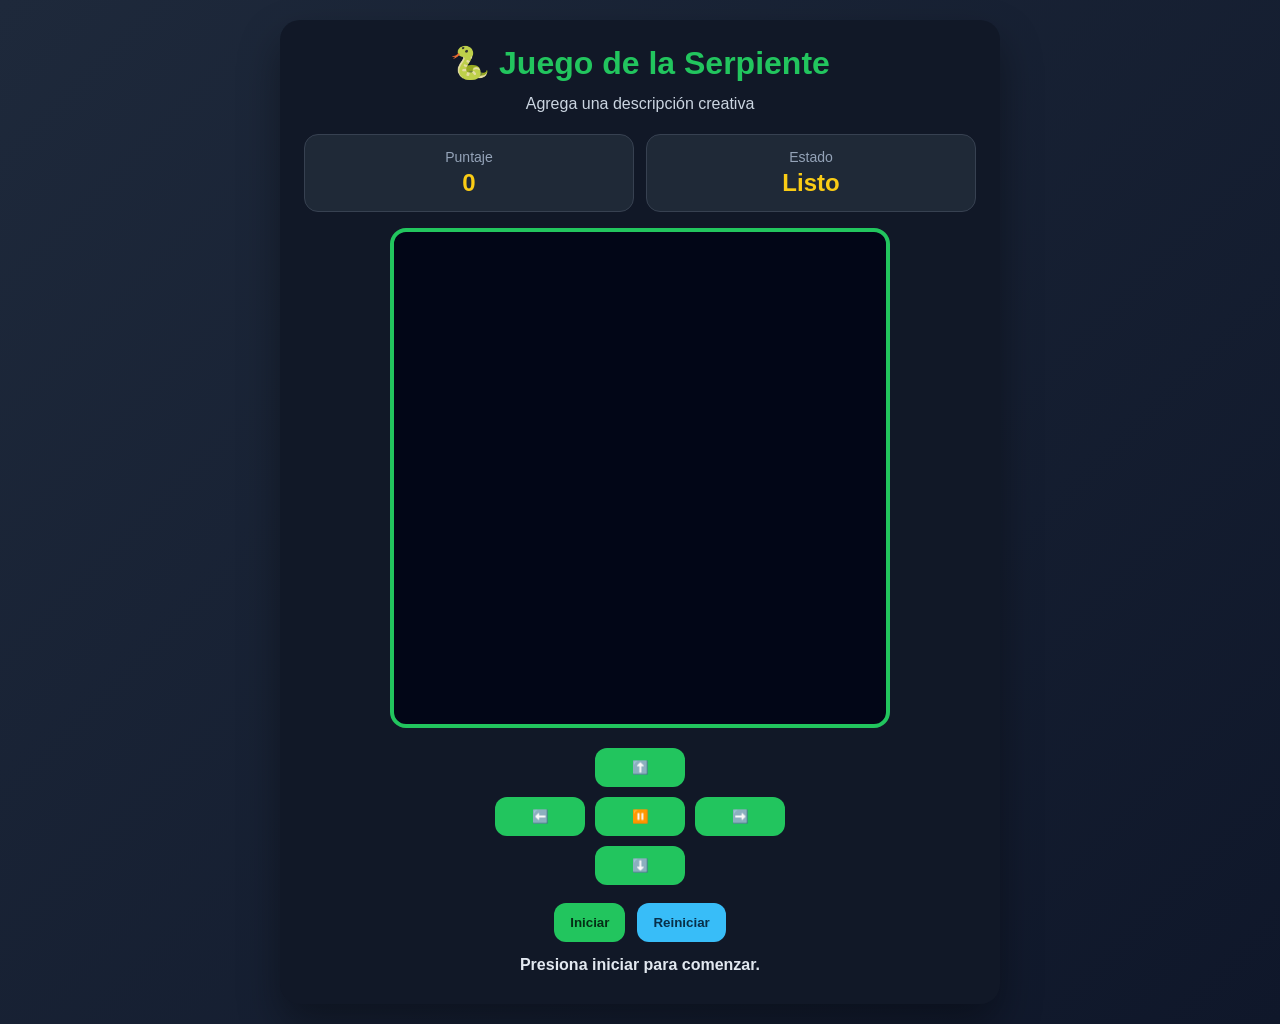
==== serpiente.html @ d4d3ca00 "Archivo Base Taller Juego Serpiente" ====
<!DOCTYPE html>
<html lang="es">
<head>
  <meta charset="UTF-8" />
  <meta name="viewport" content="width=device-width, initial-scale=1.0" />
  <title>Juego de la Serpiente - Taller</title>
   <link rel="stylesheet" href="serpiente.css">
</head>
<body>
  <main class="contenedor-juego">
    <h1>🐍 Juego de la Serpiente</h1>
    <p class="descripcion">
      Agrega una descripción creativa
    </p>

    <section class="panel-info">
      <div class="tarjeta-info">
        <span>Puntaje</span>
        <strong id="puntaje">0</strong>
      </div>
      <div class="tarjeta-info">
        <span>Estado</span>
        <strong id="estado">Listo</strong>
      </div>
    </section>

    <canvas id="canvasJuego" width="500" height="500"></canvas>

    <section class="controles">
      <button class="vacio">-</button>
      <button onclick="cambiarDireccion('arriba')">⬆️</button>
      <button class="vacio">-</button>

      <button onclick="cambiarDireccion('izquierda')">⬅️</button>
      <button onclick="pausarJuego()">⏸️</button>
      <button onclick="cambiarDireccion('derecha')">➡️</button>

      <button class="vacio">-</button>
      <button onclick="cambiarDireccion('abajo')">⬇️</button>
      <button class="vacio">-</button>
    </section>

    <section class="acciones">
      <button onclick="iniciarJuego()">Iniciar</button>
      <button class="secundario" onclick="reiniciarJuego()">Reiniciar</button>
    </section>

    <p id="mensaje" class="mensaje">Presiona iniciar para comenzar.</p>
  </main>

  <script src="serpiente.js"></script>
</body>
</html>
---- serpiente.css ----
* {
    box-sizing: border-box;
    margin: 0;
    padding: 0;
    font-family: Arial, Helvetica, sans-serif;
}

body {
    min-height: 100vh;
    background: linear-gradient(135deg, #1e293b, #0f172a);
    color: white;
    display: flex;
    justify-content: center;
    align-items: center;
    padding: 20px;
}

.contenedor-juego {
    width: 100%;
    max-width: 720px;
    background: #111827;
    border-radius: 20px;
    padding: 24px;
    box-shadow: 0 20px 40px rgba(0, 0, 0, 0.35);
    text-align: center;
}

h1 {
    margin-bottom: 10px;
    font-size: 32px;
    color: #22c55e;
}

.descripcion {
    margin-bottom: 18px;
    color: #cbd5e1;
    line-height: 1.5;
}

.panel-info {
    display: flex;
    justify-content: space-between;
    gap: 12px;
    margin-bottom: 16px;
    flex-wrap: wrap;
}

.tarjeta-info {
    flex: 1;
    min-width: 150px;
    background: #1f2937;
    padding: 14px;
    border-radius: 14px;
    border: 1px solid #374151;
}

.tarjeta-info span {
    display: block;
    font-size: 14px;
    color: #94a3b8;
    margin-bottom: 4px;
}

.tarjeta-info strong {
    font-size: 24px;
    color: #facc15;
}

canvas {
    width: 100%;
    max-width: 500px;
    background: #020617;
    border: 4px solid #22c55e;
    border-radius: 16px;
    display: block;
    margin: 0 auto 20px auto;
}

.controles {
    display: grid;
    grid-template-columns: repeat(3, 90px);
    gap: 10px;
    justify-content: center;
    align-items: center;
    margin-bottom: 18px;
}

.controles button,
.acciones button {
    border: none;
    border-radius: 12px;
    padding: 12px 16px;
    background: #22c55e;
    color: #052e16;
    font-weight: bold;
    cursor: pointer;
    transition: 0.2s;
}

.controles button:hover,
.acciones button:hover {
    transform: scale(1.05);
    background: #86efac;
}

.vacio {
    visibility: hidden;
}

.acciones {
    display: flex;
    justify-content: center;
    gap: 12px;
    flex-wrap: wrap;
}

.acciones .secundario {
    background: #38bdf8;
    color: #082f49;
}

.mensaje {
    margin-top: 14px;
    color: #e2e8f0;
    min-height: 24px;
    font-weight: bold;
}

@media (max-width: 520px) {
    h1 {
        font-size: 24px;
    }

    .controles {
        grid-template-columns: repeat(3, 75px);
    }

    .controles button,
    .acciones button {
        padding: 10px;
    }
}
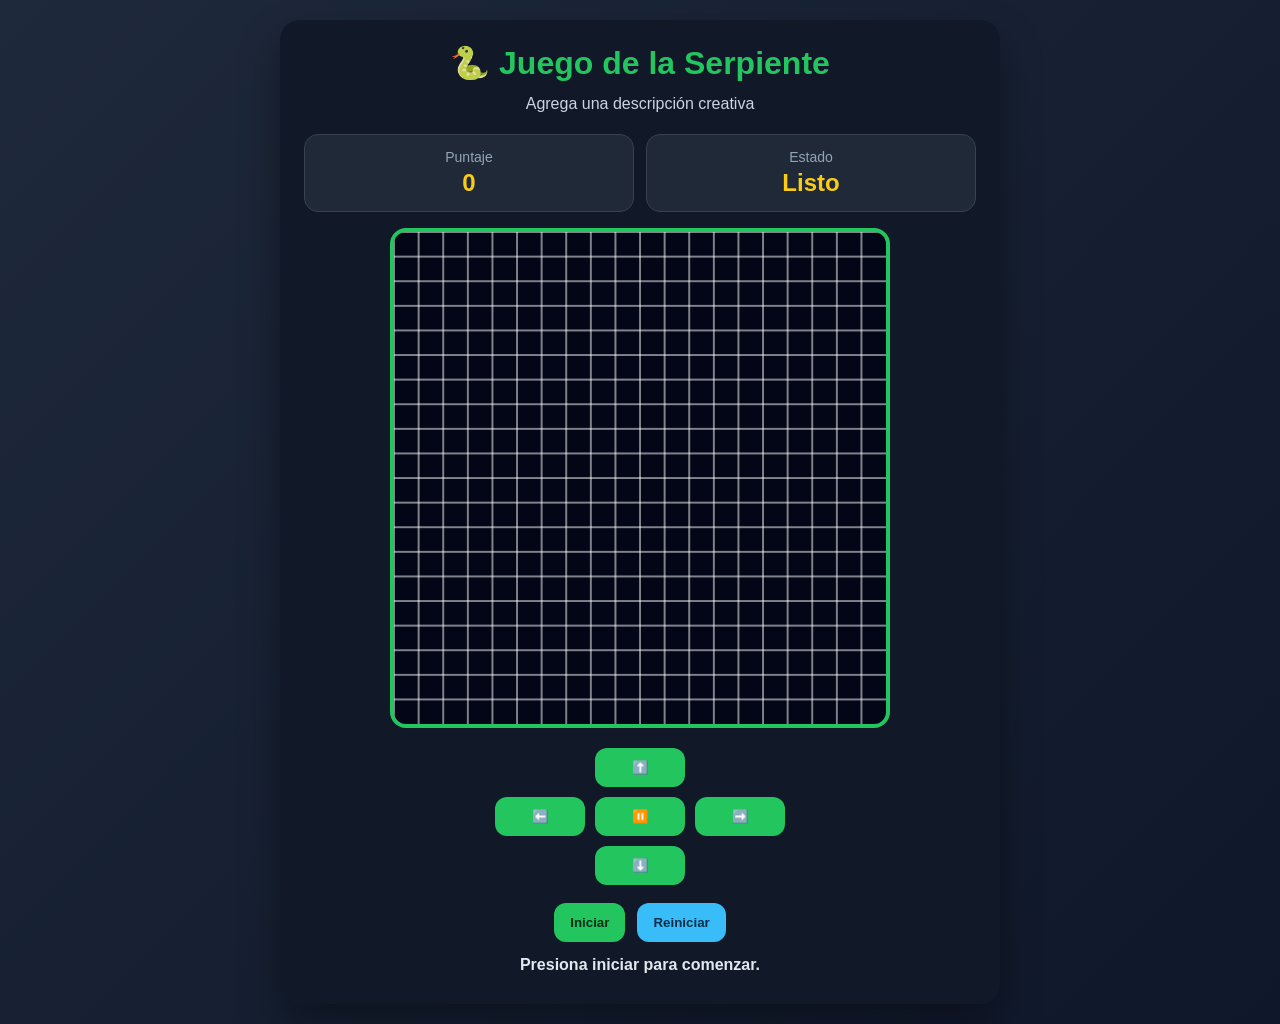
==== commit 9a633e6f: "Juego serpierte V1.0" ====
--- a/serpiente.html
+++ b/serpiente.html
@@ -4,7 +4,7 @@
   <meta charset="UTF-8" />
   <meta name="viewport" content="width=device-width, initial-scale=1.0" />
   <title>Juego de la Serpiente - Taller</title>
-   <link rel="stylesheet" href="serpiente.css">
+  <link rel="stylesheet" href="serpiente.css">
 </head>
 <body>
   <main class="contenedor-juego">
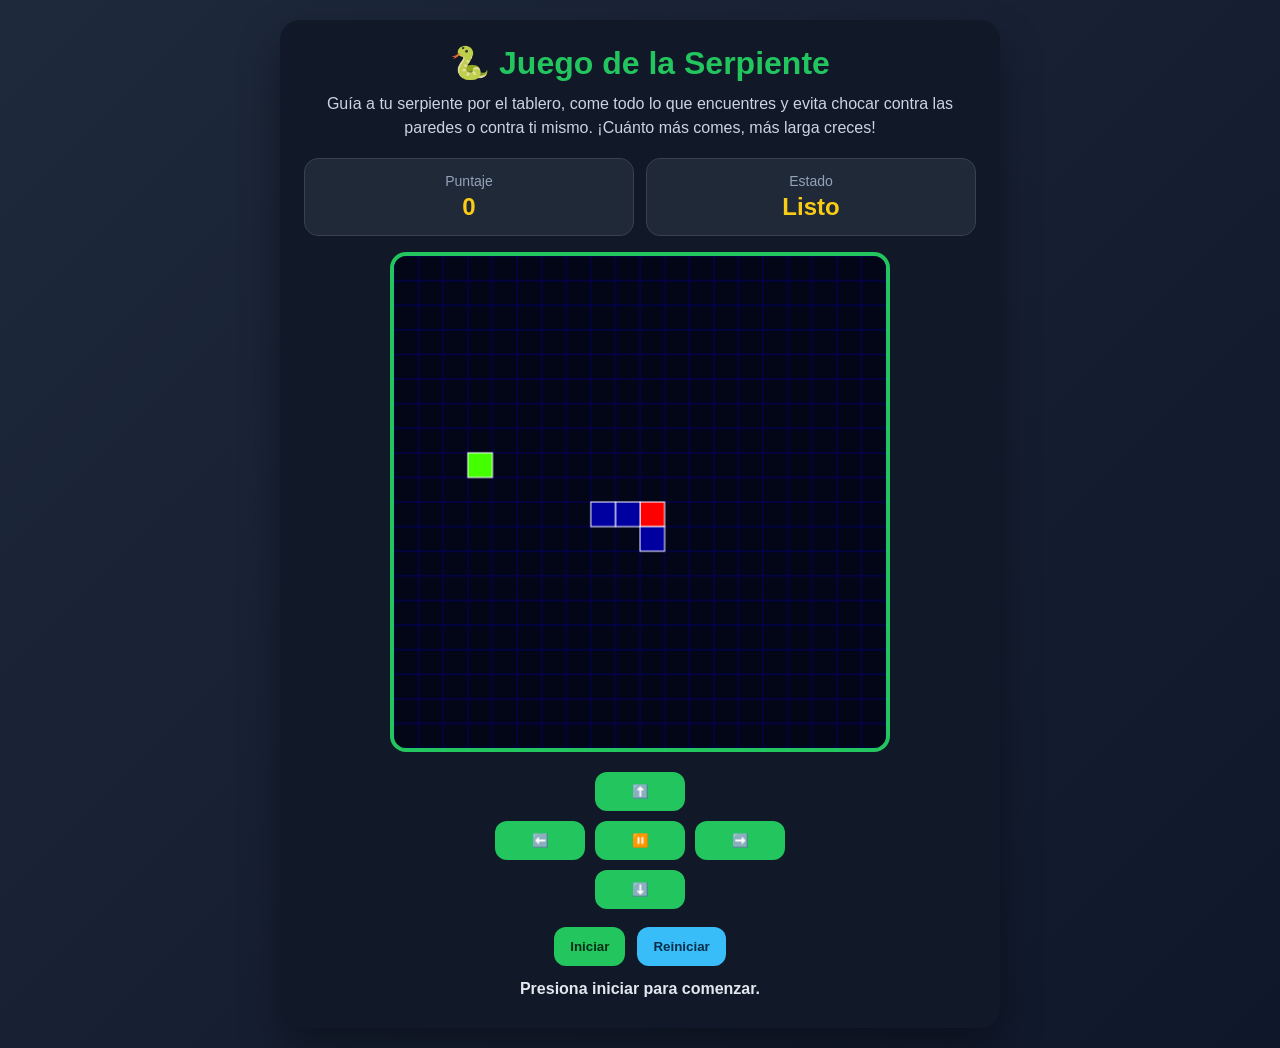
==== commit f862c252: "Juego Serpierte V2 y V3" ====
--- a/serpiente.html
+++ b/serpiente.html
@@ -10,7 +10,7 @@
   <main class="contenedor-juego">
     <h1>🐍 Juego de la Serpiente</h1>
     <p class="descripcion">
-      Agrega una descripción creativa
+      Guía a tu serpiente por el tablero, come todo lo que encuentres y evita chocar contra las paredes o contra ti mismo. ¡Cuánto más comes, más larga creces!
     </p>
 
     <section class="panel-info">
@@ -50,4 +50,4 @@
 
   <script src="serpiente.js"></script>
 </body>
-</html>
+</html>
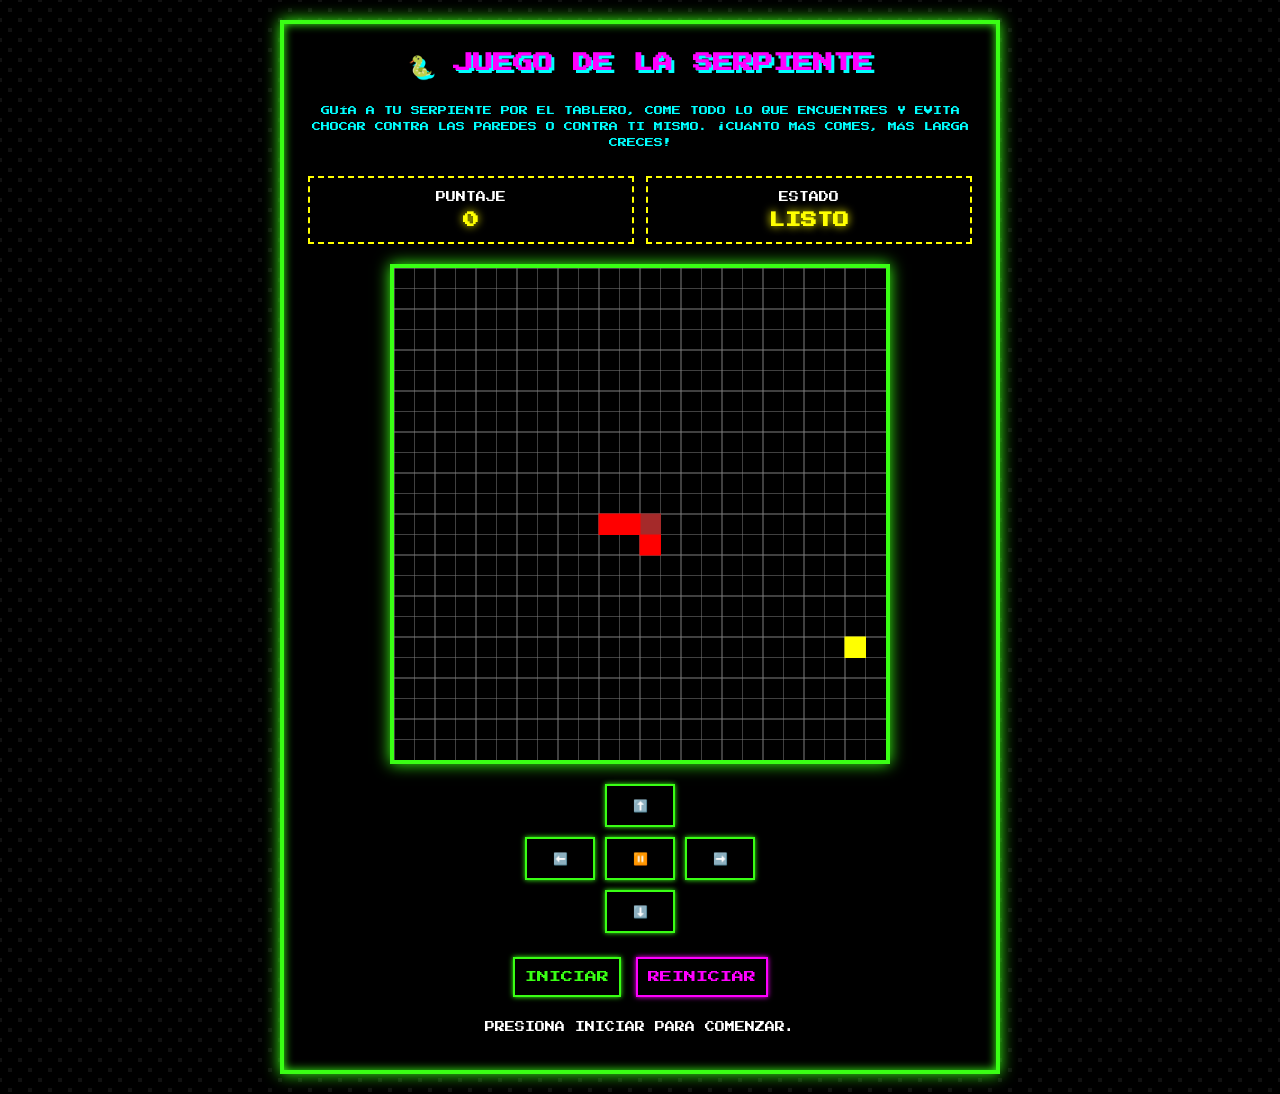
==== commit d743dd29: "Juego Serpiente - Versión Final Confirmada" ====
--- a/serpiente.html
+++ b/serpiente.html
@@ -1,53 +1,53 @@
-<!DOCTYPE html>
-<html lang="es">
-<head>
-  <meta charset="UTF-8" />
-  <meta name="viewport" content="width=device-width, initial-scale=1.0" />
-  <title>Juego de la Serpiente - Taller</title>
-  <link rel="stylesheet" href="serpiente.css">
-</head>
-<body>
-  <main class="contenedor-juego">
-    <h1>🐍 Juego de la Serpiente</h1>
-    <p class="descripcion">
-      Guía a tu serpiente por el tablero, come todo lo que encuentres y evita chocar contra las paredes o contra ti mismo. ¡Cuánto más comes, más larga creces!
-    </p>
-
-    <section class="panel-info">
-      <div class="tarjeta-info">
-        <span>Puntaje</span>
-        <strong id="puntaje">0</strong>
-      </div>
-      <div class="tarjeta-info">
-        <span>Estado</span>
-        <strong id="estado">Listo</strong>
-      </div>
-    </section>
-
-    <canvas id="canvasJuego" width="500" height="500"></canvas>
-
-    <section class="controles">
-      <button class="vacio">-</button>
-      <button onclick="cambiarDireccion('arriba')">⬆️</button>
-      <button class="vacio">-</button>
-
-      <button onclick="cambiarDireccion('izquierda')">⬅️</button>
-      <button onclick="pausarJuego()">⏸️</button>
-      <button onclick="cambiarDireccion('derecha')">➡️</button>
-
-      <button class="vacio">-</button>
-      <button onclick="cambiarDireccion('abajo')">⬇️</button>
-      <button class="vacio">-</button>
-    </section>
-
-    <section class="acciones">
-      <button onclick="iniciarJuego()">Iniciar</button>
-      <button class="secundario" onclick="reiniciarJuego()">Reiniciar</button>
-    </section>
-
-    <p id="mensaje" class="mensaje">Presiona iniciar para comenzar.</p>
-  </main>
-
-  <script src="serpiente.js"></script>
-</body>
-</html>+<!DOCTYPE html>
+<html lang="es">
+<head>
+  <meta charset="UTF-8" />
+  <meta name="viewport" content="width=device-width, initial-scale=1.0" />
+  <title>Juego de la Serpiente - Taller</title>
+  <link rel="stylesheet" href="serpiente.css">
+</head>
+<body>
+  <main class="contenedor-juego">
+    <h1>🐍 Juego de la Serpiente</h1>
+    <p class="descripcion">
+      Guía a tu serpiente por el tablero, come todo lo que encuentres y evita chocar contra las paredes o contra ti mismo. ¡Cuánto más comes, más larga creces!
+    </p>
+
+    <section class="panel-info">
+      <div class="tarjeta-info">
+        <span>Puntaje</span>
+        <strong id="puntaje">0</strong>
+      </div>
+      <div class="tarjeta-info">
+        <span>Estado</span>
+        <strong id="estado">Listo</strong>
+      </div>
+    </section>
+
+    <canvas id="canvasJuego" width="600" height="600"></canvas>
+
+    <section class="controles">
+      <button class="vacio">-</button>
+      <button id="arriba" onclick="cambiarDireccion('arriba')">⬆️</button>
+      <button class="vacio">-</button>
+
+      <button id="izquierda" onclick="cambiarDireccion('izquierda')">⬅️</button>
+      <button id="pausar" onclick="pausarJuego()">⏸️</button>
+      <button id="derecha" onclick="cambiarDireccion('derecha')">➡️</button>
+
+      <button class="vacio">-</button>
+      <button id="abajo" onclick="cambiarDireccion('abajo')">⬇️</button>
+      <button class="vacio">-</button>
+    </section>
+
+    <section class="acciones">
+      <button id="iniciar" onclick="iniciarJuego()">Iniciar</button>
+      <button id="reiniciar" class="secundario" onclick="reiniciarJuego()">Reiniciar</button>
+    </section>
+
+    <p id="mensaje" class="mensaje">Presiona iniciar para comenzar.</p>
+  </main>
+
+  <script src="serpiente.js"></script>
+</body>
+</html>
--- a/serpiente.css
+++ b/serpiente.css
@@ -1,142 +1,165 @@
-* {
-    box-sizing: border-box;
-    margin: 0;
-    padding: 0;
-    font-family: Arial, Helvetica, sans-serif;
-}
-
-body {
-    min-height: 100vh;
-    background: linear-gradient(135deg, #1e293b, #0f172a);
-    color: white;
-    display: flex;
-    justify-content: center;
-    align-items: center;
-    padding: 20px;
-}
-
-.contenedor-juego {
-    width: 100%;
-    max-width: 720px;
-    background: #111827;
-    border-radius: 20px;
-    padding: 24px;
-    box-shadow: 0 20px 40px rgba(0, 0, 0, 0.35);
-    text-align: center;
-}
-
-h1 {
-    margin-bottom: 10px;
-    font-size: 32px;
-    color: #22c55e;
-}
-
-.descripcion {
-    margin-bottom: 18px;
-    color: #cbd5e1;
-    line-height: 1.5;
-}
-
-.panel-info {
-    display: flex;
-    justify-content: space-between;
-    gap: 12px;
-    margin-bottom: 16px;
-    flex-wrap: wrap;
-}
-
-.tarjeta-info {
-    flex: 1;
-    min-width: 150px;
-    background: #1f2937;
-    padding: 14px;
-    border-radius: 14px;
-    border: 1px solid #374151;
-}
-
-.tarjeta-info span {
-    display: block;
-    font-size: 14px;
-    color: #94a3b8;
-    margin-bottom: 4px;
-}
-
-.tarjeta-info strong {
-    font-size: 24px;
-    color: #facc15;
-}
-
-canvas {
-    width: 100%;
-    max-width: 500px;
-    background: #020617;
-    border: 4px solid #22c55e;
-    border-radius: 16px;
-    display: block;
-    margin: 0 auto 20px auto;
-}
-
-.controles {
-    display: grid;
-    grid-template-columns: repeat(3, 90px);
-    gap: 10px;
-    justify-content: center;
-    align-items: center;
-    margin-bottom: 18px;
-}
-
-.controles button,
-.acciones button {
-    border: none;
-    border-radius: 12px;
-    padding: 12px 16px;
-    background: #22c55e;
-    color: #052e16;
-    font-weight: bold;
-    cursor: pointer;
-    transition: 0.2s;
-}
-
-.controles button:hover,
-.acciones button:hover {
-    transform: scale(1.05);
-    background: #86efac;
-}
-
-.vacio {
-    visibility: hidden;
-}
-
-.acciones {
-    display: flex;
-    justify-content: center;
-    gap: 12px;
-    flex-wrap: wrap;
-}
-
-.acciones .secundario {
-    background: #38bdf8;
-    color: #082f49;
-}
-
-.mensaje {
-    margin-top: 14px;
-    color: #e2e8f0;
-    min-height: 24px;
-    font-weight: bold;
-}
-
-@media (max-width: 520px) {
-    h1 {
-        font-size: 24px;
-    }
-
-    .controles {
-        grid-template-columns: repeat(3, 75px);
-    }
-
-    .controles button,
-    .acciones button {
-        padding: 10px;
-    }
+/* Importamos una fuente estilo 8-bits clásica de los 90s */
+@import url('https://fonts.googleapis.com/css2?family=Press+Start+2P&display=swap');
+
+* {
+    box-sizing: border-box;
+    margin: 0;
+    padding: 0;
+    /* Aplicamos la fuente pixelada a todo */
+    font-family: 'Press Start 2P', monospace;
+}
+
+body {
+    min-height: 100vh;
+    background-color: #000;
+    /* Efecto sutil de rejilla en el fondo para simular una pantalla vieja */
+    background-image: 
+        radial-gradient(#111 15%, transparent 16%),
+        radial-gradient(#111 15%, transparent 16%);
+    background-size: 20px 20px;
+    background-position: 0 0, 10px 10px;
+    color: #fff;
+    display: flex;
+    justify-content: center;
+    align-items: center;
+    padding: 20px;
+}
+
+.contenedor-juego {
+    width: 100%;
+    max-width: 720px;
+    background: #000;
+    /* Borde verde neón con brillo */
+    border: 4px solid #39ff14; 
+    box-shadow: 0 0 15px #39ff14, inset 0 0 10px #39ff14;
+    padding: 24px;
+    text-align: center;
+    text-transform: uppercase;
+}
+
+h1 {
+    margin-bottom: 25px;
+    font-size: 20px;
+    color: #ff00ff; /* Magenta neón */
+    text-shadow: 3px 3px 0px #00ffff; /* Sombra cian estilo retro */
+    line-height: 1.5;
+}
+
+.descripcion {
+    margin-bottom: 24px;
+    color: #00ffff;
+    font-size: 9px;
+    line-height: 1.8;
+}
+
+.panel-info {
+    display: flex;
+    justify-content: space-between;
+    gap: 12px;
+    margin-bottom: 20px;
+    flex-wrap: wrap;
+}
+
+.tarjeta-info {
+    flex: 1;
+    min-width: 150px;
+    background: #000;
+    padding: 14px;
+    /* Bordes punteados clásicos */
+    border: 2px dashed #ffff00; 
+}
+
+.tarjeta-info span {
+    display: block;
+    font-size: 10px;
+    color: #fff;
+    margin-bottom: 10px;
+}
+
+.tarjeta-info strong {
+    font-size: 16px;
+    color: #ffff00;
+    text-shadow: 0 0 8px #ffff00;
+}
+
+canvas {
+    width: 100%;
+    max-width: 500px;
+    background: #000;
+    border: 4px solid #39ff14;
+    display: block;
+    margin: 0 auto 20px auto;
+    /* Brillo de pantalla CRT en el lienzo */
+    box-shadow: 0 0 15px #39ff14;
+    image-rendering: pixelated; /* Evita bordes borrosos en el canvas */
+}
+
+.controles {
+    display: grid;
+    grid-template-columns: repeat(3, 70px);
+    gap: 10px;
+    justify-content: center;
+    align-items: center;
+    margin-bottom: 24px;
+}
+
+button {
+    border: 2px solid #39ff14;
+    background: #000;
+    color: #39ff14;
+    padding: 12px 10px;
+    font-size: 12px;
+    cursor: pointer;
+    text-transform: uppercase;
+    transition: 0.1s;
+    box-shadow: 0 0 5px #39ff14;
+}
+
+button:hover {
+    background: #39ff14;
+    color: #000;
+    box-shadow: 0 0 15px #39ff14;
+}
+
+.vacio {
+    visibility: hidden;
+}
+
+.acciones {
+    display: flex;
+    justify-content: center;
+    gap: 15px;
+    flex-wrap: wrap;
+}
+
+.acciones .secundario {
+    border-color: #ff00ff;
+    color: #ff00ff;
+    box-shadow: 0 0 5px #ff00ff;
+}
+
+.acciones .secundario:hover {
+    background: #ff00ff;
+    color: #000;
+    box-shadow: 0 0 15px #ff00ff;
+}
+
+.mensaje {
+    margin-top: 25px;
+    color: #fff;
+    font-size: 10px;
+    min-height: 24px;
+    /* Efecto "Press Start" parpadeante */
+    animation: parpadeo 1s infinite; 
+}
+
+@keyframes parpadeo {
+    0%, 100% { opacity: 1; }
+    50% { opacity: 0; }
+}
+
+@media (max-width: 520px) {
+    h1 { font-size: 16px; }
+    .controles { grid-template-columns: repeat(3, 60px); }
+    button { font-size: 10px; padding: 10px; }
 }
